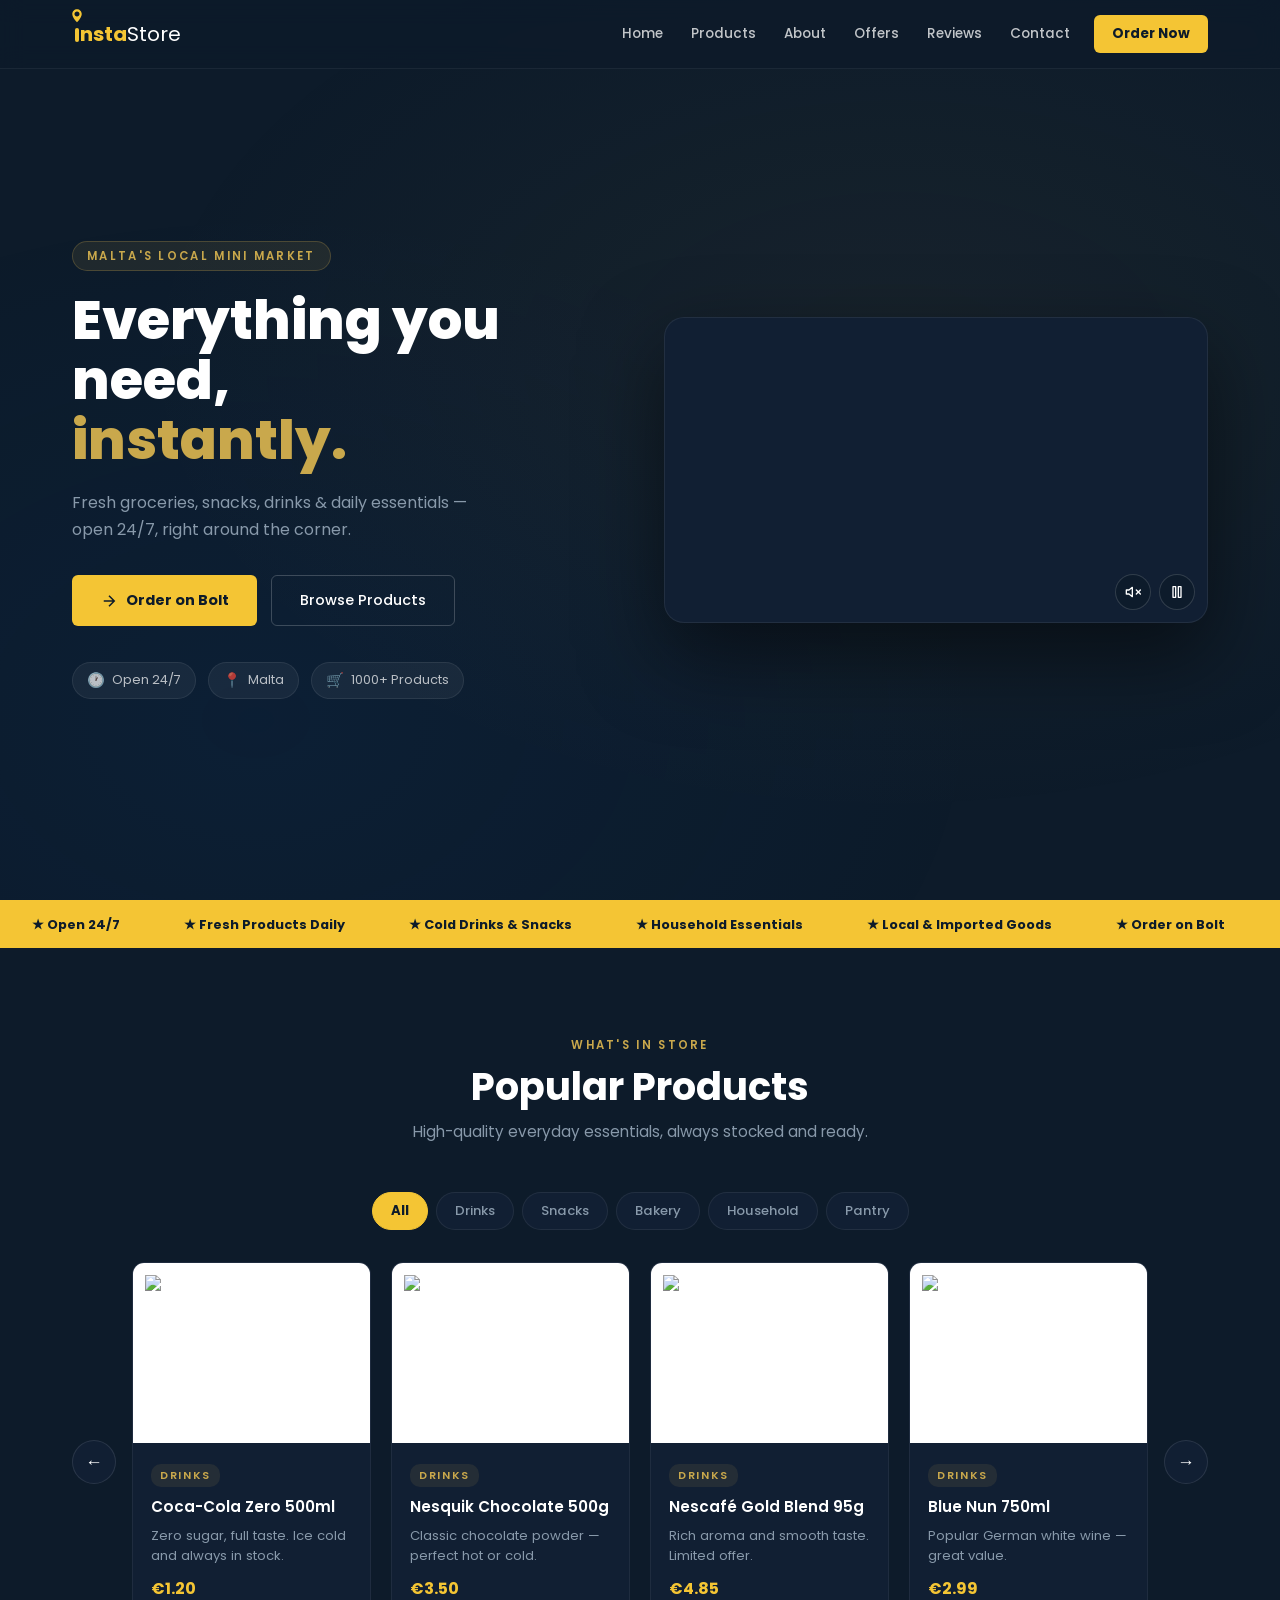
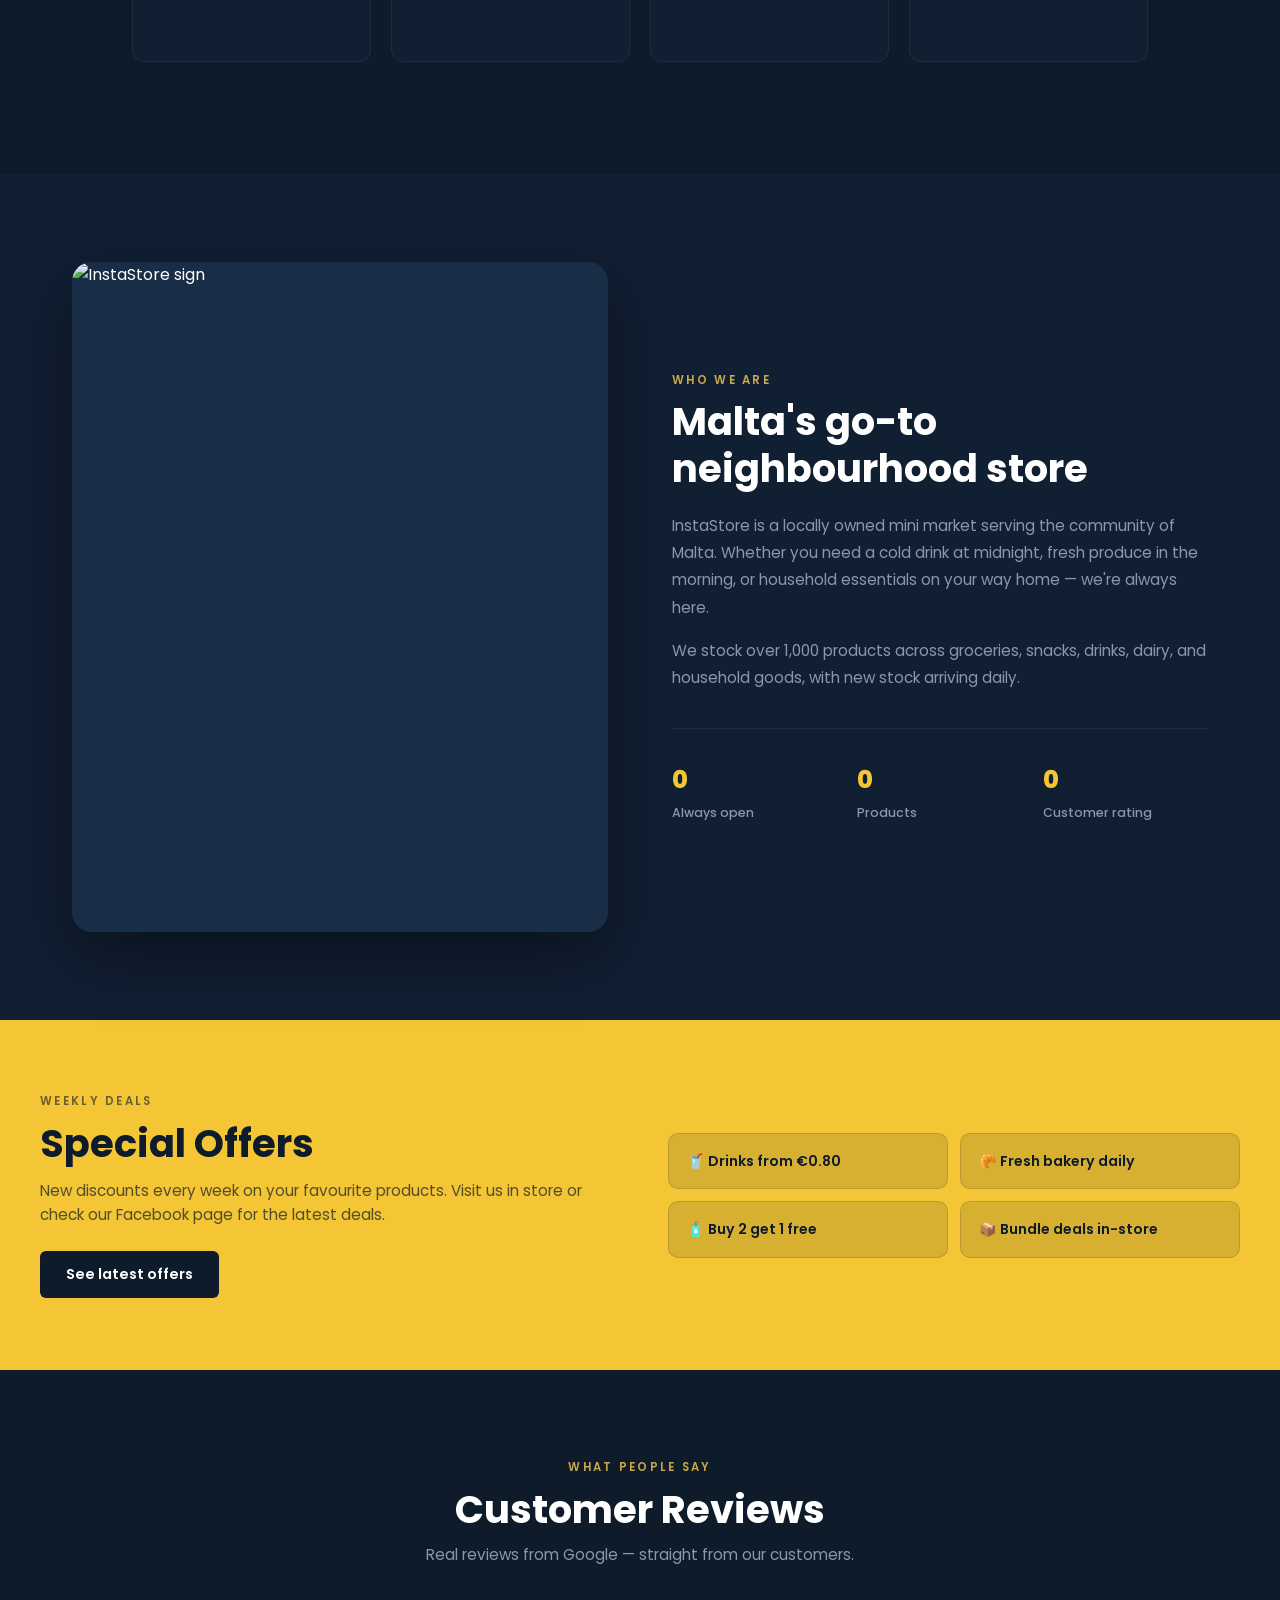
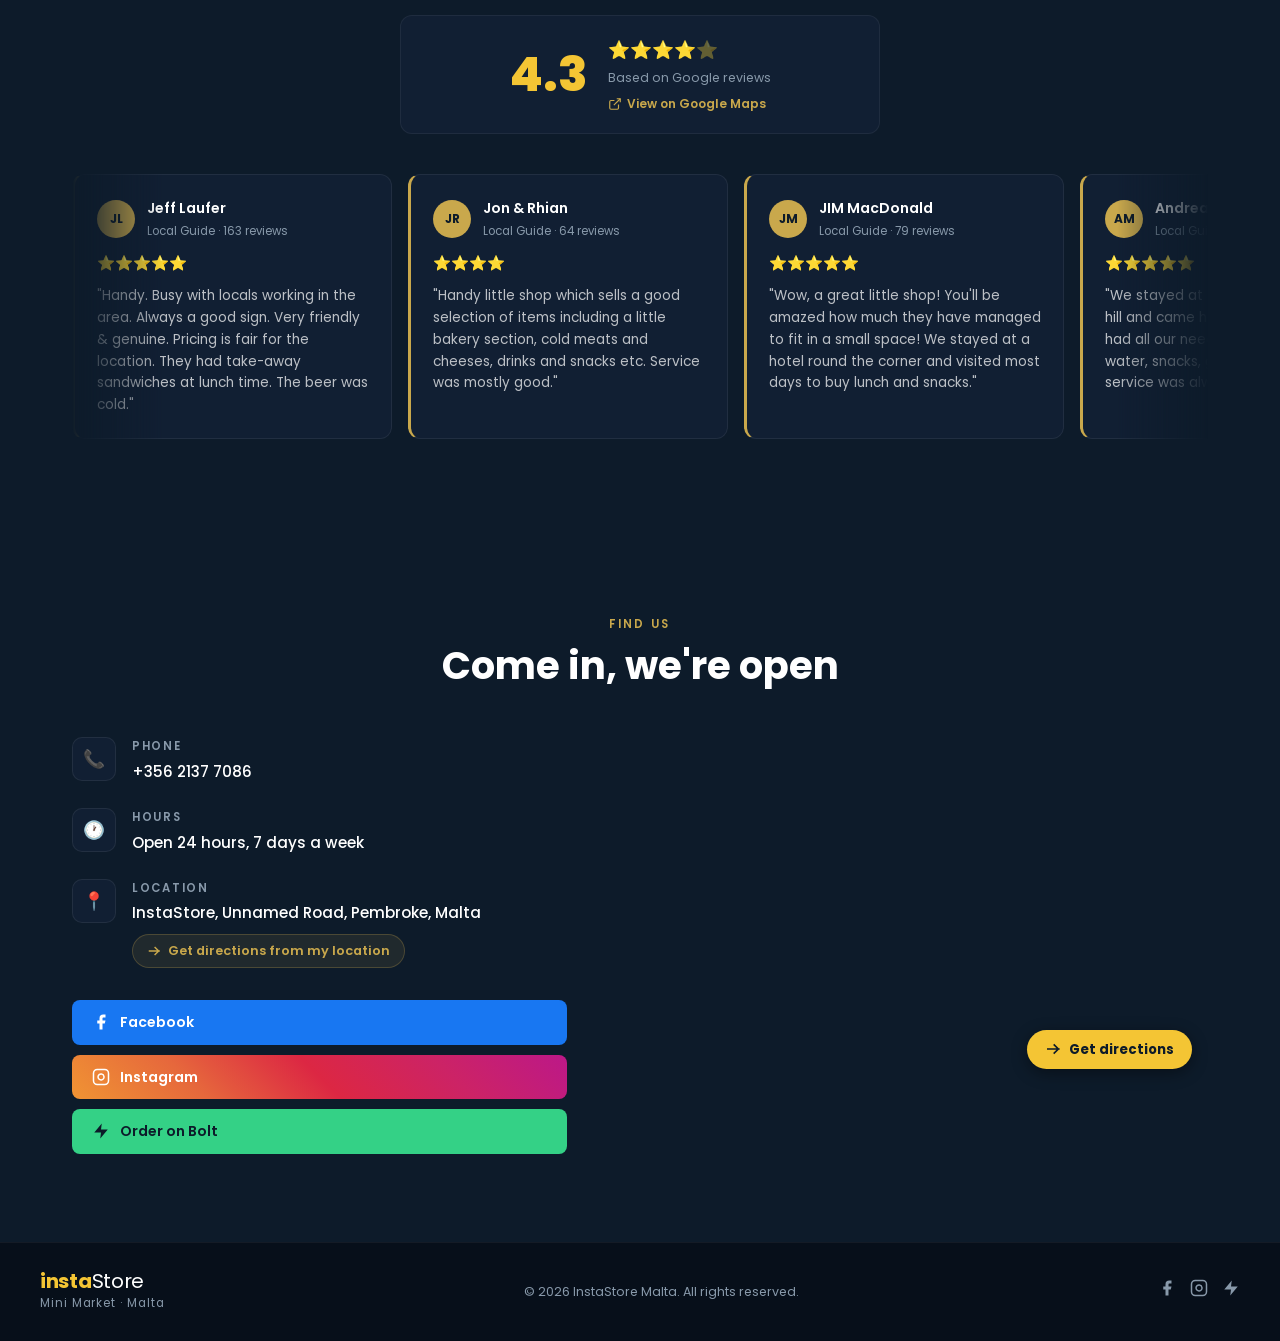
==== website.html @ f9970e39 "Add files via upload" ====
<!DOCTYPE html>
<html lang="en">
<head>
  <meta charset="UTF-8" />
  <meta name="viewport" content="width=device-width, initial-scale=1.0" />
  <title>InstaStore – Mini Market Malta</title>
  <link rel="preconnect" href="https://fonts.googleapis.com" />
  <link rel="preconnect" href="https://fonts.gstatic.com" crossorigin />
  <link href="https://fonts.googleapis.com/css2?family=Poppins:wght@300;400;500;600;700;800&display=swap" rel="stylesheet" />
  <link rel="stylesheet" href="style.css" />
</head>
<body>

  <!-- BOLT CURTAIN -->
  <div id="boltCurtain">
    <div class="curtain-panel left"></div>
    <div class="curtain-panel right"></div>
    <div class="curtain-logo">
      <svg viewBox="0 0 38 70" fill="none" width="44">
        <path d="M19 1C10.716 1 4 7.716 4 16C4 22.5 8 29.5 12.5 35C14.8 37.8 17 40.2 19 42C21 40.2 23.2 37.8 25.5 35C30 29.5 34 22.5 34 16C34 7.716 27.284 1 19 1Z" fill="#f4c534"/>
        <circle cx="19" cy="15" r="8" fill="#1a2744"/>
        <rect x="14" y="52" width="10" height="18" rx="2.5" fill="#f4c534"/>
      </svg>
      <span><span class="logo-insta">insta</span><span class="logo-store">Store</span></span>
    </div>
  </div>

  <!-- NAVBAR -->
  <header id="navbar">
    <div class="nav-inner">
      <a href="#home" class="nav-logo">
        <div class="logo-text">
          <span class="logo-i-wrap">
            <svg class="logo-i-svg" viewBox="0 0 38 50" fill="none" xmlns="http://www.w3.org/2000/svg">
              <path fill-rule="evenodd" clip-rule="evenodd"
                d="M19 1C10.716 1 4 7.716 4 16C4 22.5 8 29.5 12.5 35C14.8 37.8 17 40.2 19 42C21 40.2 23.2 37.8 25.5 35C30 29.5 34 22.5 34 16C34 7.716 27.284 1 19 1Z M19 8C14.582 8 11 11.582 11 16C11 20.418 14.582 24 19 24C23.418 24 27 20.418 27 16C27 11.582 23.418 8 19 8Z"
                fill="#f4c534"/>
            </svg>
            <span class="logo-i-stem-bar"></span>
          </span><span class="logo-insta">nsta</span><span class="logo-store">Store</span>
        </div>
      </a>
      <button class="nav-toggle" id="navToggle" aria-label="Toggle menu">
        <span></span><span></span><span></span>
      </button>
      <nav class="nav-links" id="navLinks">
        <a href="#home">Home</a>
        <a href="#products">Products</a>
        <a href="#about">About</a>
        <a href="#offers">Offers</a>
        <a href="#reviews">Reviews</a>
        <a href="#contact">Contact</a>
        <a href="https://food.bolt.eu/en/324-valletta/p/37223-instastore/" class="nav-order-btn bolt-trigger" data-url="https://food.bolt.eu/en/324-valletta/p/37223-instastore/">Order Now</a>
      </nav>
    </div>
  </header>

  <!-- HERO -->
  <section id="home" class="hero">
    <div class="hero-bg-overlay"></div>
    <div class="hero-content">
      <span class="hero-eyebrow" id="heroEyebrow">Malta's local mini market</span>
      <h1 class="hero-title" id="heroTitle">Everything you need,<br><em>instantly.</em></h1>
      <p class="hero-sub" id="heroSub">Fresh groceries, snacks, drinks &amp; daily essentials —<br>open 24/7, right around the corner.</p>
      <div class="hero-actions" id="heroActions">
        <a href="https://food.bolt.eu/en/324-valletta/p/37223-instastore/" class="btn-primary bolt-trigger" data-url="https://food.bolt.eu/en/324-valletta/p/37223-instastore/">
          <svg width="18" height="18" viewBox="0 0 24 24" fill="none" stroke="currentColor" stroke-width="2"><path d="M5 12h14M12 5l7 7-7 7"/></svg>
          Order on Bolt
        </a>
        <a href="#products" class="btn-ghost">Browse Products</a>
      </div>
      <div class="hero-badges" id="heroBadges">
        <div class="badge"><span class="badge-icon">🕐</span><span>Open 24/7</span></div>
        <div class="badge"><span class="badge-icon">📍</span><span>Malta</span></div>
        <div class="badge"><span class="badge-icon">🛒</span><span>1000+ Products</span></div>
      </div>
    </div>
    <div class="hero-store-img" id="heroImg">
      <div class="hero-video-wrap">
        <video
          id="heroVideo"
          src="video.mp4"
          poster="images/store1.webp"
          autoplay
          muted
          loop
          playsinline
          preload="auto">
        </video>
        <!-- Custom controls -->
        <div class="video-controls">
          <button class="video-btn" id="muteBtn" aria-label="Unmute">
            <!-- Muted icon (shown by default) -->
            <svg id="iconMuted" width="16" height="16" viewBox="0 0 24 24" fill="none" stroke="currentColor" stroke-width="2" stroke-linecap="round" stroke-linejoin="round">
              <polygon points="11 5 6 9 2 9 2 15 6 15 11 19 11 5"/>
              <line x1="23" y1="9" x2="17" y2="15"/><line x1="17" y1="9" x2="23" y2="15"/>
            </svg>
            <!-- Unmuted icon (hidden by default) -->
            <svg id="iconUnmuted" width="16" height="16" viewBox="0 0 24 24" fill="none" stroke="currentColor" stroke-width="2" stroke-linecap="round" stroke-linejoin="round" style="display:none">
              <polygon points="11 5 6 9 2 9 2 15 6 15 11 19 11 5"/>
              <path d="M19.07 4.93a10 10 0 010 14.14M15.54 8.46a5 5 0 010 7.07"/>
            </svg>
          </button>
          <button class="video-btn" id="pauseBtn" aria-label="Pause">
            <!-- Pause icon (shown when playing) -->
            <svg id="iconPause" width="16" height="16" viewBox="0 0 24 24" fill="none" stroke="currentColor" stroke-width="2" stroke-linecap="round" stroke-linejoin="round">
              <rect x="6" y="4" width="4" height="16"/><rect x="14" y="4" width="4" height="16"/>
            </svg>
            <!-- Play icon (hidden when playing) -->
            <svg id="iconPlay" width="16" height="16" viewBox="0 0 24 24" fill="none" stroke="currentColor" stroke-width="2" stroke-linecap="round" stroke-linejoin="round" style="display:none">
              <polygon points="5 3 19 12 5 21 5 3"/>
            </svg>
          </button>
        </div>
      </div>
    </div>
  </section>

  <!-- TICKER -->
  <div class="ticker-wrap" id="tickerWrap">
    <div class="ticker-track" id="tickerTrack">
      <span>★ Open 24/7</span>
      <span>★ Fresh Products Daily</span>
      <span>★ Cold Drinks &amp; Snacks</span>
      <span>★ Household Essentials</span>
      <span>★ Local &amp; Imported Goods</span>
      <span>★ Order on Bolt</span>
      <span>★ Open 24/7</span>
      <span>★ Fresh Products Daily</span>
      <span>★ Cold Drinks &amp; Snacks</span>
      <span>★ Household Essentials</span>
      <span>★ Local &amp; Imported Goods</span>
      <span>★ Order on Bolt</span>
    </div>
  </div>

  <!-- PRODUCTS -->
  <section id="products" class="section">
    <div class="section-header" id="productsHeader">
      <span class="eyebrow">What's in store</span>
      <h2>Popular Products</h2>
      <p class="section-sub">High-quality everyday essentials, always stocked and ready.</p>
    </div>
    <div class="cat-tabs" id="catTabs">
      <button class="cat-tab active" data-cat="all">All</button>
      <button class="cat-tab" data-cat="drinks">Drinks</button>
      <button class="cat-tab" data-cat="snacks">Snacks</button>
      <button class="cat-tab" data-cat="bakery">Bakery</button>
      <button class="cat-tab" data-cat="household">Household</button>
      <button class="cat-tab" data-cat="pantry">Pantry</button>
    </div>
    <div class="carousel-wrapper">
      <button class="carousel-btn prev" id="prevBtn" aria-label="Previous">&#8592;</button>
      <div class="carousel-viewport" id="carouselViewport">
        <div class="carousel-track" id="carouselTrack">

          <!-- DRINKS -->
          <div class="product-card" data-cat="drinks">
            <div class="product-img product-img--white">
              <img src="images/Coke.jpeg" alt="Coca-Cola Zero 500ml" />
            </div>
            <div class="product-info">
              <span class="product-cat">Drinks</span>
              <h3>Coca-Cola Zero 500ml</h3>
              <p>Zero sugar, full taste. Ice cold and always in stock.</p>
              <span class="product-price">€1.20</span>
            </div>
          </div>

          <div class="product-card" data-cat="drinks">
            <div class="product-img product-img--white">
              <img src="images/nesquick.png" alt="Nesquik Chocolate Powder" />
            </div>
            <div class="product-info">
              <span class="product-cat">Drinks</span>
              <h3>Nesquik Chocolate 500g</h3>
              <p>Classic chocolate powder — perfect hot or cold.</p>
              <span class="product-price">€3.50</span>
            </div>
          </div>

          <div class="product-card" data-cat="drinks">
            <div class="product-img product-img--white">
              <img src="images/coffee.png" alt="Nescafé Gold Blend 95g" />
            </div>
            <div class="product-info">
              <span class="product-cat">Drinks</span>
              <h3>Nescafé Gold Blend 95g</h3>
              <p>Rich aroma and smooth taste. Limited offer.</p>
              <span class="product-price">€4.85</span>
            </div>
          </div>

          <div class="product-card" data-cat="drinks">
            <div class="product-img product-img--white">
              <img src="images/blue nun.png" alt="Blue Nun Wine 750ml" />
            </div>
            <div class="product-info">
              <span class="product-cat">Drinks</span>
              <h3>Blue Nun 750ml</h3>
              <p>Popular German white wine — great value.</p>
              <span class="product-price">€2.99</span>
            </div>
          </div>

          <!-- SNACKS -->
          <div class="product-card" data-cat="snacks">
            <div class="product-img product-img--white">
              <img src="images/buiscut.png" alt="Devon Choc Chip Cookies 200g" />
            </div>
            <div class="product-info">
              <span class="product-cat">Snacks</span>
              <h3>Devon Choc Chip Cookies 200g</h3>
              <p>Hazelnut &amp; chocolate chip cookies. Limited offer.</p>
              <span class="product-price">€1.80</span>
            </div>
          </div>

          <div class="product-card" data-cat="snacks">
            <div class="product-img product-img--white">
              <img src="images/crunchips.png" alt="Crunchips Sour Cream" />
            </div>
            <div class="product-info">
              <span class="product-cat">Snacks</span>
              <h3>Crunchips Sour Cream 150g</h3>
              <p>Lorenz Crunchips — crispy and full of flavour.</p>
              <span class="product-price">€1.50</span>
            </div>
          </div>

          <div class="product-card" data-cat="snacks">
            <div class="product-img product-img--white">
              <img src="images/chocolate.png" alt="Chocolate Bar" />
            </div>
            <div class="product-info">
              <span class="product-cat">Snacks</span>
              <h3>Chocolate Bars</h3>
              <p>Kit Kat, Snickers, Twix &amp; more — always stocked.</p>
              <span class="product-price">from €0.90</span>
            </div>
          </div>

          <!-- BAKERY -->
          <div class="product-card" data-cat="bakery">
            <div class="product-img product-img--white">
              <img src="https://images.unsplash.com/photo-1555507036-ab1f4038808a?auto=format&fit=crop&w=400&q=80" alt="Plain Croissant" />
            </div>
            <div class="product-info">
              <span class="product-cat">Bakery</span>
              <h3>Plain Croissant</h3>
              <p>Buttery and flaky — baked fresh every morning.</p>
              <span class="product-price">€1.60</span>
            </div>
          </div>

          <div class="product-card" data-cat="bakery">
            <div class="product-img product-img--white">
              <img src="images/ChocolateCroissant.png" alt="Chocolate Croissant" />
            </div>
            <div class="product-info">
              <span class="product-cat">Bakery</span>
              <h3>Chocolate Croissant</h3>
              <p>Filled with rich chocolate — a morning favourite.</p>
              <span class="product-price">€1.60</span>
            </div>
          </div>

          <div class="product-card" data-cat="bakery">
            <div class="product-img product-img--white">
              <img src="images/CustardRaisin.png" alt="Custard Raisin" />
            </div>
            <div class="product-info">
              <span class="product-cat">Bakery</span>
              <h3>Custard &amp; Raisin</h3>
              <p>Soft spiral pastry with custard and raisins.</p>
              <span class="product-price">€1.60</span>
            </div>
          </div>

          <div class="product-card" data-cat="bakery">
            <div class="product-img product-img--white">
              <img src="images/AppleTurnover.png" alt="Apple Turnover" />
            </div>
            <div class="product-info">
              <span class="product-cat">Bakery</span>
              <h3>Apple Turnover</h3>
              <p>Flaky pastry filled with spiced apples.</p>
              <span class="product-price">€1.60</span>
            </div>
          </div>

          <div class="product-card" data-cat="bakery">
            <div class="product-img product-img--white">
              <img src="images/CherryPocket.jpg" alt="Cherry Pocket" />
            </div>
            <div class="product-info">
              <span class="product-cat">Bakery</span>
              <h3>Cherry Pocket</h3>
              <p>Flaky pastry filled with juicy cherries.</p>
              <span class="product-price">€1.60</span>
            </div>
          </div>

          <!-- HOUSEHOLD -->
          <div class="product-card" data-cat="household">
            <div class="product-img product-img--white">
              <img src="images/Corona.png" alt="Corona Toilet Paper 24 Rolls" />
            </div>
            <div class="product-info">
              <span class="product-cat">Household</span>
              <h3>Corona Toilet Paper 24 Maxi</h3>
              <p>2-ply maxi rolls — soft and long lasting.</p>
              <span class="product-price">€6.99</span>
            </div>
          </div>

          <div class="product-card" data-cat="household">
            <div class="product-img product-img--white">
              <img src="images/Comfort.png" alt="Comfort 33 Washes" />
            </div>
            <div class="product-info">
              <span class="product-cat">Household</span>
              <h3>Comfort 33 Washes</h3>
              <p>Long-lasting freshness and ultimate softness for your everyday laundry.</p>
              <span class="product-price">from €3.99</span>
            </div>
          </div>

          <div class="product-card" data-cat="household">
            <div class="product-img product-img--white">
              <img src="images/SuperSave.png" alt="Super Save" />
            </div>
            <div class="product-info">
              <span class="product-cat">Household</span>
              <h3>Super Save</h3>
              <p>Powerful disinfecting formula that kills germs and removes tough stains around the home.</p>
              <span class="product-price">from €1.65</span>
            </div>
          </div>

          <!-- TINNED / PANTRY -->
          <div class="product-card" data-cat="pantry">
            <div class="product-img product-img--white">
              <img src="images/3leavestuna.png" alt="3 Leaves Tuna Chunks 160g" />
            </div>
            <div class="product-info">
              <span class="product-cat">Pantry</span>
              <h3>3 Leaves Tuna Chunks 160g</h3>
              <p>In sunflower oil — great for sandwiches &amp; salads.</p>
              <span class="product-price">€0.99</span>
            </div>
          </div>

          <div class="product-card" data-cat="pantry">
            <div class="product-img product-img--white">
              <img src="images/EliteBeans.png" alt="Elite Beans 435g" />
            </div>
            <div class="product-info">
              <span class="product-cat">Pantry</span>
              <h3>Elite Beans 435g</h3>
              <p>Rich in protein and fiber — perfect for a healthy meal.</p>
              <span class="product-price">from €1.45</span>
            </div>
          </div>

        </div>
      </div>
      <button class="carousel-btn next" id="nextBtn" aria-label="Next">&#8594;</button>
    </div>
    <div class="carousel-dots" id="carouselDots"></div>
  </section>

  <!-- ABOUT -->
  <section id="about" class="about-section">
    <div class="about-grid">
      <div class="about-img-col">
        <div class="about-img-wrap" id="aboutImg">
          <img src="images/store2.webp" alt="InstaStore sign" onerror="this.parentElement.classList.add('no-img')" />
          <div class="about-img-fallback">
            <div class="store-card">
              <div class="store-card-logo">
                <svg viewBox="0 0 38 70" fill="none" width="28">
                  <path d="M19 1C10.716 1 4 7.716 4 16C4 22.5 8 29.5 12.5 35C14.8 37.8 17 40.2 19 42C21 40.2 23.2 37.8 25.5 35C30 29.5 34 22.5 34 16C34 7.716 27.284 1 19 1Z" fill="#f4c534"/>
                  <circle cx="19" cy="15" r="8" fill="#0d1b2a"/>
                  <rect x="14" y="52" width="10" height="18" rx="2.5" fill="#f4c534"/>
                </svg>
                <span><span class="logo-insta">insta</span><span class="logo-store">Store</span></span>
              </div>
              <p class="store-card-tagline">Come in<br>We are Open</p>
              <p class="store-card-phone">+(356) 2137 7086</p>
            </div>
          </div>
        </div>
      </div>
      <div class="about-text-col" id="aboutText">
        <span class="eyebrow">Who we are</span>
        <h2>Malta's go-to<br>neighbourhood store</h2>
        <p>InstaStore is a locally owned mini market serving the community of Malta. Whether you need a cold drink at midnight, fresh produce in the morning, or household essentials on your way home — we're always here.</p>
        <p>We stock over 1,000 products across groceries, snacks, drinks, dairy, and household goods, with new stock arriving daily.</p>
        <div class="about-stats">
          <div class="stat">
            <span class="stat-num" data-target="24" data-suffix="/7">0</span>
            <span class="stat-label">Always open</span>
          </div>
          <div class="stat">
            <span class="stat-num" data-target="1000" data-suffix="+">0</span>
            <span class="stat-label">Products</span>
          </div>
          <div class="stat">
            <span class="stat-num" data-target="5" data-suffix=".0 ⭐">0</span>
            <span class="stat-label">Customer rating</span>
          </div>
        </div>
      </div>
    </div>
  </section>

  <!-- OFFERS -->
  <section id="offers" class="offers-section">
    <div class="offers-inner">
      <div class="offers-text" id="offersText">
        <span class="eyebrow" style="color:#0d1b2a;">Weekly Deals</span>
        <h2>Special Offers</h2>
        <p>New discounts every week on your favourite products. Visit us in store or check our Facebook page for the latest deals.</p>
        <a href="https://www.facebook.com/instastoremalta/" target="_blank" class="btn-dark">See latest offers</a>
      </div>
      <div class="offers-icons" id="offersIcons">
        <div class="offer-pill">🥤 Drinks from €0.80</div>
        <div class="offer-pill">🥐 Fresh bakery daily</div>
        <div class="offer-pill">🧴 Buy 2 get 1 free</div>
        <div class="offer-pill">📦 Bundle deals in-store</div>
      </div>
    </div>
  </section>

  <!-- REVIEWS -->
  <section id="reviews" class="section">
    <div class="section-header" id="reviewsHeader">
      <span class="eyebrow">What people say</span>
      <h2>Customer Reviews</h2>
      <p class="section-sub">Real reviews from Google — straight from our customers.</p>
    </div>

    <!-- Overall rating bar -->
    <div class="reviews-summary">
      <span class="reviews-score">4.3</span>
      <div class="reviews-summary-right">
        <div class="reviews-stars-row">⭐⭐⭐⭐<span style="opacity:0.35">⭐</span></div>
        <span class="reviews-count">Based on Google reviews</span>
        <a href="https://www.google.com/maps/place/InstaStore/@35.9280016,14.4874913,17z" target="_blank" class="reviews-google-link">
          <svg width="14" height="14" viewBox="0 0 24 24" fill="none" stroke="currentColor" stroke-width="2"><path d="M18 13v6a2 2 0 01-2 2H5a2 2 0 01-2-2V8a2 2 0 012-2h6"/><polyline points="15 3 21 3 21 9"/><line x1="10" y1="14" x2="21" y2="3"/></svg>
          View on Google Maps
        </a>
      </div>
    </div>

    <!-- Marquee wall — two rows, opposite directions -->
    <div class="marquee-wall">

      <!-- Row 1 — scrolls left -->
      <div class="marquee-row" id="marqueeRow1">
        <div class="marquee-track">

          <div class="rcard">
            <div class="rcard-header">
              <div class="rcard-avatar">JL</div>
              <div>
                <div class="rcard-name">Jeff Laufer</div>
                <div class="rcard-meta">Local Guide · 163 reviews</div>
              </div>
            </div>
            <div class="rcard-stars">⭐⭐⭐⭐⭐</div>
            <p class="rcard-text">"Handy. Busy with locals working in the area. Always a good sign. Very friendly & genuine. Pricing is fair for the location. They had take-away sandwiches at lunch time. The beer was cold."</p>
          </div>

          <div class="rcard">
            <div class="rcard-header">
              <div class="rcard-avatar">JR</div>
              <div>
                <div class="rcard-name">Jon & Rhian</div>
                <div class="rcard-meta">Local Guide · 64 reviews</div>
              </div>
            </div>
            <div class="rcard-stars">⭐⭐⭐⭐</div>
            <p class="rcard-text">"Handy little shop which sells a good selection of items including a little bakery section, cold meats and cheeses, drinks and snacks etc. Service was mostly good."</p>
          </div>

          <div class="rcard">
            <div class="rcard-header">
              <div class="rcard-avatar">JM</div>
              <div>
                <div class="rcard-name">JIM MacDonald</div>
                <div class="rcard-meta">Local Guide · 79 reviews</div>
              </div>
            </div>
            <div class="rcard-stars">⭐⭐⭐⭐⭐</div>
            <p class="rcard-text">"Wow, a great little shop! You'll be amazed how much they have managed to fit in a small space! We stayed at a hotel round the corner and visited most days to buy lunch and snacks."</p>
          </div>

          <div class="rcard">
            <div class="rcard-header">
              <div class="rcard-avatar">AM</div>
              <div>
                <div class="rcard-name">Andrea Mahoney</div>
                <div class="rcard-meta">Local Guide · 60 reviews</div>
              </div>
            </div>
            <div class="rcard-stars">⭐⭐⭐⭐⭐</div>
            <p class="rcard-text">"We stayed at the hotel just down the hill and came here almost everyday. It had all our needs (fresh pastries, wine, water, snacks, good coffee). The service was always great too."</p>
          </div>

          <div class="rcard">
            <div class="rcard-header">
              <div class="rcard-avatar">RZ</div>
              <div>
                <div class="rcard-name">Rachael Zammit Mcculloch</div>
                <div class="rcard-meta">Local Guide · 129 reviews</div>
              </div>
            </div>
            <div class="rcard-stars">⭐⭐⭐⭐⭐</div>
            <p class="rcard-text">"Great shop, sells all you need."</p>
          </div>

          <div class="rcard">
            <div class="rcard-header">
              <div class="rcard-avatar">MC</div>
              <div>
                <div class="rcard-name">Mark Cainen</div>
                <div class="rcard-meta">9 reviews · 5 photos</div>
              </div>
            </div>
            <div class="rcard-stars">⭐⭐⭐⭐⭐</div>
            <p class="rcard-text">"A great little shop for the essentials. I was staying in the Corinthia Marina hotel and it was five minutes walk away."</p>
          </div>

          <!-- Duplicate set for seamless loop -->
          <div class="rcard">
            <div class="rcard-header">
              <div class="rcard-avatar">JL</div>
              <div>
                <div class="rcard-name">Jeff Laufer</div>
                <div class="rcard-meta">Local Guide · 163 reviews</div>
              </div>
            </div>
            <div class="rcard-stars">⭐⭐⭐⭐⭐</div>
            <p class="rcard-text">"Handy. Busy with locals working in the area. Always a good sign. Very friendly & genuine. Pricing is fair for the location. They had take-away sandwiches at lunch time. The beer was cold."</p>
          </div>

          <div class="rcard">
            <div class="rcard-header">
              <div class="rcard-avatar">JR</div>
              <div>
                <div class="rcard-name">Jon & Rhian</div>
                <div class="rcard-meta">Local Guide · 64 reviews</div>
              </div>
            </div>
            <div class="rcard-stars">⭐⭐⭐⭐</div>
            <p class="rcard-text">"Handy little shop which sells a good selection of items including a little bakery section, cold meats and cheeses, drinks and snacks etc. Service was mostly good."</p>
          </div>

          <div class="rcard">
            <div class="rcard-header">
              <div class="rcard-avatar">JM</div>
              <div>
                <div class="rcard-name">JIM MacDonald</div>
                <div class="rcard-meta">Local Guide · 79 reviews</div>
              </div>
            </div>
            <div class="rcard-stars">⭐⭐⭐⭐⭐</div>
            <p class="rcard-text">"Wow, a great little shop! You'll be amazed how much they have managed to fit in a small space! We stayed at a hotel round the corner and visited most days to buy lunch and snacks."</p>
          </div>

          <div class="rcard">
            <div class="rcard-header">
              <div class="rcard-avatar">AM</div>
              <div>
                <div class="rcard-name">Andrea Mahoney</div>
                <div class="rcard-meta">Local Guide · 60 reviews</div>
              </div>
            </div>
            <div class="rcard-stars">⭐⭐⭐⭐⭐</div>
            <p class="rcard-text">"We stayed at the hotel just down the hill and came here almost everyday. It had all our needs (fresh pastries, wine, water, snacks, good coffee). The service was always great too."</p>
          </div>

          <div class="rcard">
            <div class="rcard-header">
              <div class="rcard-avatar">RZ</div>
              <div>
                <div class="rcard-name">Rachael Zammit Mcculloch</div>
                <div class="rcard-meta">Local Guide · 129 reviews</div>
              </div>
            </div>
            <div class="rcard-stars">⭐⭐⭐⭐⭐</div>
            <p class="rcard-text">"Great shop, sells all you need."</p>
          </div>

          <div class="rcard">
            <div class="rcard-header">
              <div class="rcard-avatar">MC</div>
              <div>
                <div class="rcard-name">Mark Cainen</div>
                <div class="rcard-meta">9 reviews · 5 photos</div>
              </div>
            </div>
            <div class="rcard-stars">⭐⭐⭐⭐⭐</div>
            <p class="rcard-text">"A great little shop for the essentials. I was staying in the Corinthia Marina hotel and it was five minutes walk away."</p>
          </div>

        </div>
      </div>

    </div>
  </section>

  <!-- CONTACT -->
  <section id="contact" class="section contact-section">
    <div class="section-header" id="contactHeader">
      <span class="eyebrow">Find us</span>
      <h2>Come in, we're open</h2>
    </div>
    <div class="contact-grid">
      <div class="contact-details" id="contactDetails">
        <div class="contact-item">
          <div class="contact-icon">📞</div>
          <div>
            <span class="contact-label">Phone</span>
            <a href="tel:+35621377086" class="contact-val">+356 2137 7086</a>
          </div>
        </div>
        <div class="contact-item">
          <div class="contact-icon">🕐</div>
          <div>
            <span class="contact-label">Hours</span>
            <span class="contact-val">Open 24 hours, 7 days a week</span>
          </div>
        </div>
        <div class="contact-item">
          <div class="contact-icon">📍</div>
          <div>
            <span class="contact-label">Location</span>
            <a href="#" class="contact-val directions-link" id="directionsLink">
              InstaStore, Unnamed Road, Pembroke, Malta
            </a>
            <a href="#" class="directions-btn" id="directionsBtn">
              <svg width="14" height="14" viewBox="0 0 24 24" fill="none" stroke="currentColor" stroke-width="2.5"><path d="M3 12l19 0M13 5l7 7-7 7"/></svg>
              Get directions from my location
            </a>
          </div>
        </div>
        <div class="social-links">
          <a href="https://www.facebook.com/instastoremalta/" target="_blank" class="social-btn facebook">
            <svg width="18" height="18" viewBox="0 0 24 24" fill="currentColor"><path d="M18 2h-3a5 5 0 00-5 5v3H7v4h3v8h4v-8h3l1-4h-4V7a1 1 0 011-1h3z"/></svg>
            Facebook
          </a>
          <a href="https://www.instagram.com/instastoremalta?igsh=MWZrbjNjZ2s4amprZw==" target="_blank" class="social-btn instagram">
            <svg width="18" height="18" viewBox="0 0 24 24" fill="none" stroke="currentColor" stroke-width="2"><rect x="2" y="2" width="20" height="20" rx="5" ry="5"/><path d="M16 11.37A4 4 0 1112.63 8 4 4 0 0116 11.37z"/><line x1="17.5" y1="6.5" x2="17.51" y2="6.5"/></svg>
            Instagram
          </a>
          <a href="https://food.bolt.eu/en/324-valletta/p/37223-instastore/" target="_blank" class="social-btn bolt bolt-trigger" data-url="https://food.bolt.eu/en/324-valletta/p/37223-instastore/">
            <svg width="18" height="18" viewBox="0 0 24 24" fill="currentColor"><path d="M13 2L3 14h9l-1 8 10-12h-9l1-8z"/></svg>
            Order on Bolt
          </a>
        </div>
      </div>
      <div class="map-wrap">
        <iframe
          src="https://www.google.com/maps/embed?pb=!1m18!1m12!1m3!1d2993.1!2d14.4849164!3d35.9280016!2m3!1f0!2f0!3f0!3m2!1i1024!2i768!4f13.1!3m3!1m2!1s0x130e45f9fedf5f0d%3A0x3f26b28720adfd03!2sInstaStore!5e0!3m2!1sen!2smt!4v1234567890"
          allowfullscreen loading="lazy" title="InstaStore location">
        </iframe>
        <a href="#" class="map-directions-overlay" id="mapDirectionsOverlay">
          <svg width="16" height="16" viewBox="0 0 24 24" fill="none" stroke="currentColor" stroke-width="2.5"><path d="M3 12l19 0M13 5l7 7-7 7"/></svg>
          Get directions
        </a>
      </div>
    </div>
  </section>

  <!-- FOOTER -->
  <footer class="site-footer">
    <div class="footer-inner">
      <div class="footer-brand">
        <span class="footer-name"><span class="logo-insta">insta</span><span class="logo-store">Store</span></span>
        <span class="footer-tagline">Mini Market · Malta</span>
      </div>
      <p class="footer-copy">© 2026 InstaStore Malta. All rights reserved.</p>
      <div class="footer-socials">
        <a href="https://www.facebook.com/instastoremalta/" target="_blank" aria-label="Facebook">
          <svg width="18" height="18" viewBox="0 0 24 24" fill="currentColor"><path d="M18 2h-3a5 5 0 00-5 5v3H7v4h3v8h4v-8h3l1-4h-4V7a1 1 0 011-1h3z"/></svg>
        </a>
        <a href="https://www.instagram.com/instastoremalta?igsh=MWZrbjNjZ2s4amprZw==" target="_blank" aria-label="Instagram">
          <svg width="18" height="18" viewBox="0 0 24 24" fill="none" stroke="currentColor" stroke-width="2"><rect x="2" y="2" width="20" height="20" rx="5" ry="5"/><path d="M16 11.37A4 4 0 1112.63 8 4 4 0 0116 11.37z"/><line x1="17.5" y1="6.5" x2="17.51" y2="6.5"/></svg>
        </a>
        <a href="https://food.bolt.eu/en/324-valletta/p/37223-instastore/" target="_blank" aria-label="Bolt">
          <svg width="18" height="18" viewBox="0 0 24 24" fill="currentColor"><path d="M13 2L3 14h9l-1 8 10-12h-9l1-8z"/></svg>
        </a>
      </div>
    </div>
  </footer>

  <!-- BACK TO TOP -->
  <button class="back-to-top" id="backToTop" aria-label="Back to top">
    <svg width="20" height="20" viewBox="0 0 24 24" fill="none" stroke="currentColor" stroke-width="2.5" stroke-linecap="round" stroke-linejoin="round">
      <path d="M18 15l-6-6-6 6"/>
    </svg>
  </button>

  <!-- GSAP -->
  <script src="https://cdnjs.cloudflare.com/ajax/libs/gsap/3.12.5/gsap.min.js"></script>
  <script src="https://cdnjs.cloudflare.com/ajax/libs/gsap/3.12.5/ScrollTrigger.min.js"></script>
  <script src="https://cdnjs.cloudflare.com/ajax/libs/gsap/3.12.5/ScrollToPlugin.min.js"></script>
  <script src="script.js"></script>
</body>
</html>
---- style.css ----
/* ═══════════════════════════════════════════════
   INSTASTORE — style.css
   navy:#0d1b2a  navy2:#111f33  navy3:#1a2d47
   gold:#c9a84c  gold2:#f4c534  muted:#8899aa
═══════════════════════════════════════════════ */
:root {
  --navy:  #0d1b2a;
  --navy2: #111f33;
  --navy3: #1a2d47;
  --gold:  #c9a84c;
  --gold2: #f4c534;
  --white: #ffffff;
  --muted: #8899aa;
  --radius: 12px;
  --ease:  0.25s ease;
}

*, *::before, *::after { box-sizing: border-box; margin: 0; padding: 0; }
html { scroll-behavior: smooth; }
body { font-family: 'Poppins', sans-serif; background: var(--navy); color: var(--white); overflow-x: hidden; line-height: 1.6; }
img  { display: block; max-width: 100%; }
a    { text-decoration: none; color: inherit; }

h1 { font-size: clamp(2rem,5vw,3.4rem); font-weight: 800; line-height: 1.1; }
h2 { font-size: clamp(1.6rem,3.5vw,2.4rem); font-weight: 700; line-height: 1.2; }
h3 { font-size: 1rem; font-weight: 600; }
p  { color: var(--muted); font-size: 0.95rem; }
em { color: var(--gold); font-style: normal; }

.eyebrow {
  display: block;
  font-size: 0.72rem;
  font-weight: 600;
  letter-spacing: 0.2em;
  text-transform: uppercase;
  color: var(--gold);
  margin-bottom: 10px;
}

/* ── BUTTONS ──────────────────────────── */
.btn-primary {
  display: inline-flex; align-items: center; gap: 8px;
  background: var(--gold2); color: var(--navy);
  font-size: 0.9rem; font-weight: 700;
  padding: 13px 28px; border-radius: 6px;
  transition: background var(--ease), transform var(--ease);
}
.btn-primary:hover { background: #ffd84a; transform: translateY(-2px); }

.btn-ghost {
  display: inline-flex; align-items: center; gap: 8px;
  background: transparent; color: var(--white);
  font-size: 0.9rem; font-weight: 500;
  padding: 13px 28px; border-radius: 6px;
  border: 1.5px solid rgba(255,255,255,0.2);
  transition: border-color var(--ease), color var(--ease);
}
.btn-ghost:hover { border-color: var(--gold); color: var(--gold); }

.btn-dark {
  display: inline-flex; align-items: center;
  background: var(--navy); color: var(--white);
  font-size: 0.9rem; font-weight: 600;
  padding: 12px 26px; border-radius: 6px;
  transition: background var(--ease);
}
.btn-dark:hover { background: var(--navy3); }

/* ── BOLT CURTAIN ─────────────────────── */
#boltCurtain {
  position: fixed; inset: 0; z-index: 9999;
  pointer-events: none; display: flex;
}
.curtain-panel {
  width: 50%; height: 100%;
  background: var(--gold2);
  transform: scaleX(0);
}
.curtain-panel.left  { transform-origin: left; }
.curtain-panel.right { transform-origin: right; }
.curtain-logo {
  position: absolute; inset: 0;
  display: flex; align-items: center; justify-content: center;
  gap: 10px; font-size: 2.2rem; font-weight: 700; color: var(--navy);
  opacity: 0; letter-spacing: -0.5px;
}
.curtain-logo .logo-insta { color: var(--navy); font-style: normal; }
.curtain-logo .logo-store { color: var(--navy); font-weight: 400; }

/* ── NAVBAR ───────────────────────────── */
#navbar {
  position: fixed; top: 0; left: 0; right: 0; z-index: 1000;
  background: rgba(13,27,42,0.85);
  backdrop-filter: blur(12px);
  border-bottom: 1px solid rgba(255,255,255,0.06);
  transition: background var(--ease);
}
#navbar.scrolled { background: rgba(13,27,42,0.98); }

.nav-inner {
  max-width: 1200px; margin: 0 auto; padding: 0 32px;
  height: 68px; display: flex; align-items: center;
  justify-content: space-between; gap: 24px;
}

/* ── LOGO ─────────────────────────────── */
.nav-logo {
  display: inline-flex;
  align-items: center;
  text-decoration: none;
  flex-shrink: 0;
  line-height: 1;
}

.logo-text {
  display: inline;
  font-size: 1.25rem;
  line-height: 1;
}

.logo-i-wrap {
  display: inline-block;
  position: relative;
  width: 10px;
  vertical-align: baseline;
  margin-right: -2px;
}

.logo-i-svg {
  position: absolute;
  bottom: 100%;
  left: 50%;
  transform: translateX(-50%);
  width: 12px;
  height: auto;
  margin-bottom: 2px;
  display: block;
  overflow: visible;
}

.logo-i-stem-bar {
  display: block;
  width: 4px;
  height: 0.88rem;
  background: #f4c534;
  border-radius: 2px;
  margin: 0 auto;
  position: relative;
  top: 0.04rem;
}

.logo-insta {
  color: var(--gold2);
  font-weight: 700;
  font-size: 1.25rem;
  line-height: 1;
  font-family: 'Poppins', sans-serif;
  vertical-align: baseline;
}

.logo-store {
  color: var(--white);
  font-weight: 400;
  font-size: 1.25rem;
  line-height: 1;
  font-family: 'Poppins', sans-serif;
  vertical-align: baseline;
}
.nav-links { display: flex; align-items: center; gap: 4px; }
.nav-links a {
  font-size: 0.85rem; font-weight: 500;
  color: rgba(255,255,255,0.75);
  padding: 8px 12px; border-radius: 6px;
  transition: color var(--ease), background var(--ease);
}
.nav-links a:hover { color: var(--white); background: rgba(255,255,255,0.06); }
.nav-links a.active { color: var(--gold); }

.nav-order-btn {
  background: var(--gold2) !important; color: var(--navy) !important;
  font-weight: 700 !important; padding: 8px 18px !important;
  border-radius: 6px !important; margin-left: 8px;
}
.nav-order-btn:hover { background: #ffd84a !important; }

.nav-toggle {
  display: none; flex-direction: column; gap: 5px;
  background: none; border: none; cursor: pointer; padding: 4px;
}
.nav-toggle span {
  display: block; width: 24px; height: 2px;
  background: var(--white); border-radius: 2px;
  transition: transform var(--ease), opacity var(--ease);
}

/* ── HERO ─────────────────────────────── */
.hero {
  min-height: 100vh; padding: 120px 32px 80px;
  display: grid; grid-template-columns: 1fr 1fr;
  gap: 48px; align-items: center;
  max-width: 1200px; margin: 0 auto; position: relative;
}
.hero-bg-overlay {
  position: fixed; inset: 0;
  background:
    radial-gradient(ellipse at 70% 40%, rgba(201,168,76,0.06) 0%, transparent 60%),
    radial-gradient(ellipse at 20% 80%, rgba(0,80,180,0.08) 0%, transparent 50%);
  pointer-events: none; z-index: 0;
}
.hero-content { position: relative; z-index: 1; }

.hero-eyebrow {
  display: inline-block; font-size: 0.72rem; font-weight: 600;
  letter-spacing: 0.2em; text-transform: uppercase; color: var(--gold);
  background: rgba(201,168,76,0.1); border: 1px solid rgba(201,168,76,0.25);
  padding: 5px 14px; border-radius: 20px; margin-bottom: 20px;
}
.hero-title  { margin-bottom: 18px; }
.hero-sub    { font-size: 1rem; color: var(--muted); line-height: 1.7; margin-bottom: 32px; max-width: 480px; }
.hero-actions { display: flex; gap: 14px; flex-wrap: wrap; margin-bottom: 36px; }
.hero-badges  { display: flex; gap: 12px; flex-wrap: wrap; }
.badge {
  display: flex; align-items: center; gap: 7px;
  background: rgba(255,255,255,0.05);
  border: 1px solid rgba(255,255,255,0.08);
  border-radius: 20px; padding: 6px 14px;
  font-size: 0.8rem; color: rgba(255,255,255,0.7);
}
.badge-icon { font-size: 0.9rem; }

.hero-store-img {
  position: relative; z-index: 1;
  border-radius: 20px;
  overflow: hidden;
  background: var(--navy2);
  border: 1px solid rgba(255,255,255,0.07);
  box-shadow: 0 32px 80px rgba(0,0,0,0.5);
  /* 16:9 aspect ratio for video */
  aspect-ratio: 16/9;
  align-self: center;
}

/* Wrapper fills the slot and scales the iframe responsively */
.hero-video-wrap {
  position: relative;
  width: 100%;
  height: 100%;
  overflow: hidden;
  border-radius: 20px;
}

.hero-video-wrap video {
  position: absolute;
  top: 50%;
  left: 50%;
  transform: translate(-50%, -50%);
  width: 100%;
  height: 100%;
  object-fit: cover;
  border: none;
}

/* Video controls overlay — bottom right corner */
.video-controls {
  position: absolute;
  bottom: 12px;
  right: 12px;
  display: flex;
  gap: 8px;
  z-index: 10;
}

.video-btn {
  width: 36px;
  height: 36px;
  border-radius: 50%;
  background: rgba(13, 27, 42, 0.75);
  backdrop-filter: blur(6px);
  border: 1px solid rgba(255,255,255,0.15);
  color: #ffffff;
  cursor: pointer;
  display: flex;
  align-items: center;
  justify-content: center;
  transition: background var(--ease), transform var(--ease);
}
.video-btn:hover {
  background: rgba(201,168,76,0.85);
  transform: scale(1.1);
}

.hero-img-fallback {
  position: absolute; inset: 0; display: flex;
  align-items: center; justify-content: center;
  background: linear-gradient(135deg,var(--navy2),var(--navy3));
}
.hero-store-img img + .hero-img-fallback { display: none; }

/* ── TICKER ───────────────────────────── */
.ticker-wrap {
  background: var(--gold2); overflow: hidden;
  padding: 11px 0; white-space: nowrap;
  cursor: pointer;
}
.ticker-track { display: inline-flex; gap: 0; }
.ticker-track span {
  font-size: 0.8rem; font-weight: 700;
  color: var(--navy); padding: 0 32px;
}

/* ── SECTIONS ─────────────────────────── */
.section { padding: 88px 32px; max-width: 1200px; margin: 0 auto; }
.section-header { text-align: center; margin-bottom: 48px; }
.section-sub {
  font-size: 0.95rem; color: var(--muted); margin-top: 10px;
  max-width: 500px; margin-left: auto; margin-right: auto;
}

/* ── CAT TABS ─────────────────────────── */
.cat-tabs { display: flex; gap: 8px; justify-content: center; flex-wrap: wrap; margin-bottom: 32px; }
.cat-tab {
  background: var(--navy2); color: var(--muted);
  border: 1px solid rgba(255,255,255,0.07);
  border-radius: 20px; padding: 8px 18px;
  font-size: 0.82rem; font-weight: 500;
  font-family: 'Poppins', sans-serif; cursor: pointer;
  transition: all var(--ease);
}
.cat-tab:hover, .cat-tab.active {
  background: var(--gold2); color: var(--navy);
  border-color: var(--gold2); font-weight: 700;
}

/* ── CAROUSEL ─────────────────────────── */
.carousel-wrapper { position: relative; display: flex; align-items: center; gap: 16px; }
.carousel-viewport { overflow: hidden; flex: 1; border-radius: var(--radius); }
.carousel-track { display: flex; gap: 20px; will-change: transform; }

.product-card {
  flex: 0 0 calc(25% - 15px);
  background: var(--navy2);
  border: 1px solid rgba(255,255,255,0.06);
  border-radius: var(--radius); overflow: hidden;
  transition: border-color var(--ease);
}
.product-card:hover { border-color: rgba(201,168,76,0.3); }

.product-img { height: 180px; overflow: hidden; }
.product-img img { width: 100%; height: 100%; object-fit: cover; transition: transform 0.4s ease; }
.product-img--white { background: #ffffff; }
.product-img--white img { object-fit: contain; padding: 12px; }
.product-card:hover .product-img img { transform: scale(1.06); }

.product-price {
  display: inline-block;
  margin-top: 10px;
  font-size: 1rem;
  font-weight: 700;
  color: var(--gold2);
}

.product-info { padding: 18px; }
.product-cat {
  display: inline-block; font-size: 0.68rem; font-weight: 600;
  letter-spacing: 0.15em; text-transform: uppercase; color: var(--gold);
  background: rgba(201,168,76,0.1); padding: 3px 9px;
  border-radius: 10px; margin-bottom: 8px;
}
.product-info h3 { margin-bottom: 6px; font-size: 0.95rem; }
.product-info p  { font-size: 0.82rem; line-height: 1.55; }

.carousel-btn {
  background: var(--navy2); border: 1px solid rgba(255,255,255,0.1);
  color: var(--white); width: 44px; height: 44px;
  border-radius: 50%; font-size: 1.1rem; cursor: pointer;
  flex-shrink: 0; transition: background var(--ease), border-color var(--ease);
  display: flex; align-items: center; justify-content: center;
}
.carousel-btn:hover  { background: var(--navy3); border-color: var(--gold); }
.carousel-btn:disabled { opacity: 0.3; cursor: default; }

.carousel-dots { display: flex; justify-content: center; gap: 8px; margin-top: 24px; }
.carousel-dot {
  width: 8px; height: 8px; border-radius: 50%;
  background: rgba(255,255,255,0.15); cursor: pointer;
  transition: background var(--ease), width var(--ease); border: none;
}
.carousel-dot.active { background: var(--gold2); width: 24px; border-radius: 4px; }

/* ── ABOUT ────────────────────────────── */
.about-section {
  padding: 88px 0; background: var(--navy2); max-width: 100%;
}
.about-grid {
  max-width: 1200px; margin: 0 auto; padding: 0 32px;
  display: grid; grid-template-columns: 1fr 1fr;
  gap: 64px; align-items: center;
}
.about-img-wrap {
  border-radius: 20px; overflow: hidden; aspect-ratio: 4/5;
  background: var(--navy3); position: relative;
  box-shadow: 0 24px 64px rgba(0,0,0,0.4);
}
.about-img-wrap img { width: 100%; height: 100%; object-fit: cover; object-position: 30% center; }
.about-img-fallback {
  position: absolute; inset: 0;
  display: flex; align-items: center; justify-content: center;
}
.about-img-wrap img + .about-img-fallback { display: none; }

.store-card {
  background: var(--navy); border: 1px solid rgba(201,168,76,0.2);
  border-radius: 16px; padding: 32px; text-align: center;
  max-width: 260px; width: 100%;
}
.store-card-logo {
  display: flex; align-items: center; justify-content: center;
  gap: 8px; font-size: 1.3rem; font-weight: 700; margin-bottom: 20px;
  letter-spacing: -0.3px;
}
.store-card-logo .logo-insta { color: #f4c534; }
.store-card-logo .logo-store { color: #ffffff; font-weight: 400; }
.store-card-tagline { font-size: 1.3rem; font-weight: 700; color: var(--white); line-height: 1.4; margin-bottom: 20px; }
.store-card-phone   { font-size: 0.9rem; color: var(--gold); font-weight: 600; }

.about-text-col h2 { margin-bottom: 20px; }
.about-text-col p  { font-size: 0.95rem; line-height: 1.8; margin-bottom: 16px; }

.about-stats {
  display: grid; grid-template-columns: repeat(3,1fr);
  gap: 20px; margin-top: 36px; padding-top: 32px;
  border-top: 1px solid rgba(255,255,255,0.06);
}
.stat-num   { display: block; font-size: 1.5rem; font-weight: 800; color: var(--gold2); margin-bottom: 4px; }
.stat-label { display: block; font-size: 0.78rem; color: var(--muted); font-weight: 500; }

/* ── OFFERS ───────────────────────────── */
.offers-section { background: var(--gold2); padding: 72px 32px; }
.offers-inner {
  max-width: 1200px; margin: 0 auto;
  display: grid; grid-template-columns: 1fr 1fr;
  gap: 56px; align-items: center;
}
.offers-text h2 { color: var(--navy); }
.offers-text p  { color: rgba(13,27,42,0.7); margin: 12px 0 24px; }
.offers-text .eyebrow { color: var(--navy); opacity: 0.6; }
.offers-icons { display: grid; grid-template-columns: 1fr 1fr; gap: 12px; }
.offer-pill {
  background: rgba(13,27,42,0.12); border: 1px solid rgba(13,27,42,0.15);
  border-radius: 10px; padding: 16px 18px;
  font-size: 0.88rem; font-weight: 600; color: var(--navy);
}

/* ── REVIEWS ──────────────────────────── */

/* Summary bar */
.reviews-summary {
  display: flex;
  align-items: center;
  gap: 20px;
  justify-content: center;
  margin-bottom: 40px;
  padding: 20px 28px;
  background: var(--navy2);
  border: 1px solid rgba(255,255,255,0.06);
  border-radius: var(--radius);
  max-width: 480px;
  margin-left: auto;
  margin-right: auto;
  margin-bottom: 40px;
}
.reviews-score {
  font-size: 3rem;
  font-weight: 800;
  color: var(--gold2);
  line-height: 1;
}
.reviews-summary-right { display: flex; flex-direction: column; gap: 4px; }
.reviews-stars-row { font-size: 1.1rem; }
.reviews-count { font-size: 0.78rem; color: var(--muted); }
.reviews-google-link {
  display: inline-flex; align-items: center; gap: 5px;
  font-size: 0.75rem; color: var(--gold); font-weight: 600;
  margin-top: 2px;
  transition: color var(--ease);
}
.reviews-google-link:hover { color: var(--gold2); }

/* Marquee wall */
.marquee-wall {
  overflow: hidden;
  /* Fade edges */
  -webkit-mask-image: linear-gradient(to right, transparent 0%, black 8%, black 92%, transparent 100%);
  mask-image: linear-gradient(to right, transparent 0%, black 8%, black 92%, transparent 100%);
}

.marquee-row {
  overflow: hidden;
  margin-bottom: 16px;
}
.marquee-row:last-child { margin-bottom: 0; }

.marquee-track {
  display: flex;
  gap: 16px;
  width: max-content;
  /* Pauses on hover */
}
.marquee-track:hover { animation-play-state: paused; }

/* Individual review card */
.rcard {
  flex-shrink: 0;
  width: 320px;
  background: var(--navy2);
  border: 1px solid rgba(255,255,255,0.07);
  border-radius: var(--radius);
  padding: 22px;
  border-left: 3px solid var(--gold);
  transition: border-color var(--ease);
}
.rcard:hover { border-color: var(--gold2); }

.rcard-header {
  display: flex;
  align-items: center;
  gap: 12px;
  margin-bottom: 12px;
}
.rcard-avatar {
  width: 38px; height: 38px; border-radius: 50%;
  background: var(--gold);
  color: var(--navy);
  font-size: 0.75rem; font-weight: 700;
  display: flex; align-items: center; justify-content: center;
  flex-shrink: 0;
}
.rcard-name { font-size: 0.88rem; font-weight: 600; color: var(--white); }
.rcard-meta { font-size: 0.72rem; color: var(--muted); margin-top: 2px; }
.rcard-stars { font-size: 0.9rem; margin-bottom: 10px; }
.rcard-text { font-size: 0.85rem; color: rgba(255,255,255,0.72); line-height: 1.6; }

/* ── CONTACT ──────────────────────────── */
.contact-section { padding-bottom: 88px; }
.contact-grid { display: grid; grid-template-columns: 1fr 1.2fr; gap: 48px; align-items: start; }
.contact-details { display: flex; flex-direction: column; gap: 24px; }
.contact-item { display: flex; align-items: flex-start; gap: 16px; }
.contact-icon {
  width: 44px; height: 44px; background: var(--navy2);
  border: 1px solid rgba(255,255,255,0.07);
  border-radius: 10px; display: flex; align-items: center;
  justify-content: center; font-size: 1.1rem; flex-shrink: 0;
}
.contact-label { display: block; font-size: 0.72rem; font-weight: 600; letter-spacing: 0.15em; text-transform: uppercase; color: var(--muted); margin-bottom: 4px; }
.contact-val   { display: block; font-size: 0.95rem; font-weight: 500; color: var(--white); }
a.contact-val:hover { color: var(--gold); }

.directions-link {
  display: block; color: var(--white);
  font-size: 0.95rem; font-weight: 500;
  transition: color var(--ease);
}
.directions-link:hover { color: var(--gold); }

.directions-btn {
  display: inline-flex; align-items: center; gap: 7px;
  margin-top: 8px; font-size: 0.8rem; font-weight: 600;
  color: var(--gold); background: rgba(201,168,76,0.1);
  border: 1px solid rgba(201,168,76,0.25);
  padding: 6px 14px; border-radius: 20px;
  transition: background var(--ease), color var(--ease);
}
.directions-btn:hover { background: rgba(201,168,76,0.2); color: var(--gold2); }

.social-links { display: flex; flex-direction: column; gap: 10px; margin-top: 8px; }
.social-btn {
  display: inline-flex; align-items: center; gap: 10px;
  padding: 11px 20px; border-radius: 8px;
  font-size: 0.88rem; font-weight: 600;
  transition: opacity var(--ease), transform var(--ease);
}
.social-btn:hover { opacity: 0.88; transform: translateX(4px); }
.social-btn.facebook  { background: #1877f2; color: #fff; }
.social-btn.instagram { background: linear-gradient(45deg,#f09433,#e6683c,#dc2743,#cc2366,#bc1888); color: #fff; }
.social-btn.bolt      { background: #34d186; color: #0d1b2a; }

.map-wrap { position: relative; }
.map-wrap iframe {
  width: 100%; height: 340px; border: none;
  border-radius: var(--radius);
  filter: brightness(0.85) saturate(0.5);
}
.map-directions-overlay {
  position: absolute; bottom: 16px; right: 16px;
  display: inline-flex; align-items: center; gap: 8px;
  background: var(--gold2); color: var(--navy);
  font-size: 0.82rem; font-weight: 700;
  padding: 9px 18px; border-radius: 20px;
  box-shadow: 0 4px 16px rgba(0,0,0,0.4);
  transition: background var(--ease), transform var(--ease);
  z-index: 10;
}
.map-directions-overlay:hover { background: #ffd84a; transform: translateY(-2px); }

/* ── FOOTER ───────────────────────────── */
.site-footer {
  background: #070f1a;
  border-top: 1px solid rgba(255,255,255,0.05);
  padding: 28px 32px;
}
.footer-inner {
  max-width: 1200px; margin: 0 auto;
  display: flex; align-items: center;
  justify-content: space-between; gap: 20px; flex-wrap: wrap;
}
.footer-brand { display: flex; flex-direction: column; gap: 3px; }
.footer-name { font-size: 1.1rem; font-weight: 700; letter-spacing: -0.3px; line-height: 1; }
.footer-tagline { font-size: 0.72rem; color: var(--muted); letter-spacing: 0.08em; }
.footer-copy { font-size: 0.78rem; color: var(--muted); }
.footer-socials { display: flex; gap: 14px; }
.footer-socials a { color: var(--muted); transition: color var(--ease); }
.footer-socials a:hover { color: var(--gold); }

/* ── BACK TO TOP ──────────────────────── */
.back-to-top {
  position: fixed; bottom: 28px; right: 28px; z-index: 500;
  width: 48px; height: 48px; border-radius: 50%;
  background: var(--navy2); border: 1px solid rgba(201,168,76,0.35);
  color: var(--gold); display: flex; align-items: center;
  justify-content: center; cursor: pointer;
  opacity: 0; pointer-events: none;
  box-shadow: 0 6px 24px rgba(0,0,0,0.4);
  transition: background var(--ease), border-color var(--ease), box-shadow var(--ease);
}
.back-to-top.visible { pointer-events: all; }
.back-to-top:hover {
  background: var(--gold); color: var(--navy);
  border-color: var(--gold); box-shadow: 0 8px 28px rgba(201,168,76,0.4);
}

/* ── RESPONSIVE ───────────────────────── */
@media (max-width: 1024px) {
  .product-card { flex: 0 0 calc(33.333% - 14px); }
}
@media (max-width: 768px) {
  .nav-links { display: none; flex-direction: column; position: absolute; top: 68px; left: 0; right: 0; background: var(--navy); padding: 16px 20px; border-bottom: 1px solid rgba(255,255,255,0.06); gap: 4px; }
  .nav-links.open { display: flex; }
  .nav-toggle { display: flex; }
  .hero { grid-template-columns: 1fr; padding-top: 100px; text-align: center; }
  .hero-actions, .hero-badges { justify-content: center; }
  .hero-sub { margin: 0 auto 32px; }
  .hero-store-img { max-width: 360px; margin: 0 auto; }
  .about-grid { grid-template-columns: 1fr; gap: 40px; }
  .about-img-wrap { max-width: 400px; margin: 0 auto; }
  .offers-inner { grid-template-columns: 1fr; gap: 36px; }
  .contact-grid { grid-template-columns: 1fr; }
  .product-card { flex: 0 0 calc(50% - 10px); }
}
@media (max-width: 480px) {
  .section { padding: 64px 20px; }
  .product-card { flex: 0 0 calc(85% - 10px); }
  .about-stats  { grid-template-columns: 1fr 1fr; gap: 16px; }
  .offers-icons { grid-template-columns: 1fr; }
  h1 { font-size: 1.9rem; }
  h2 { font-size: 1.5rem; }
}
@media (prefers-reduced-motion: reduce) {
  *, .reveal { transition: none !important; animation: none !important; }
}
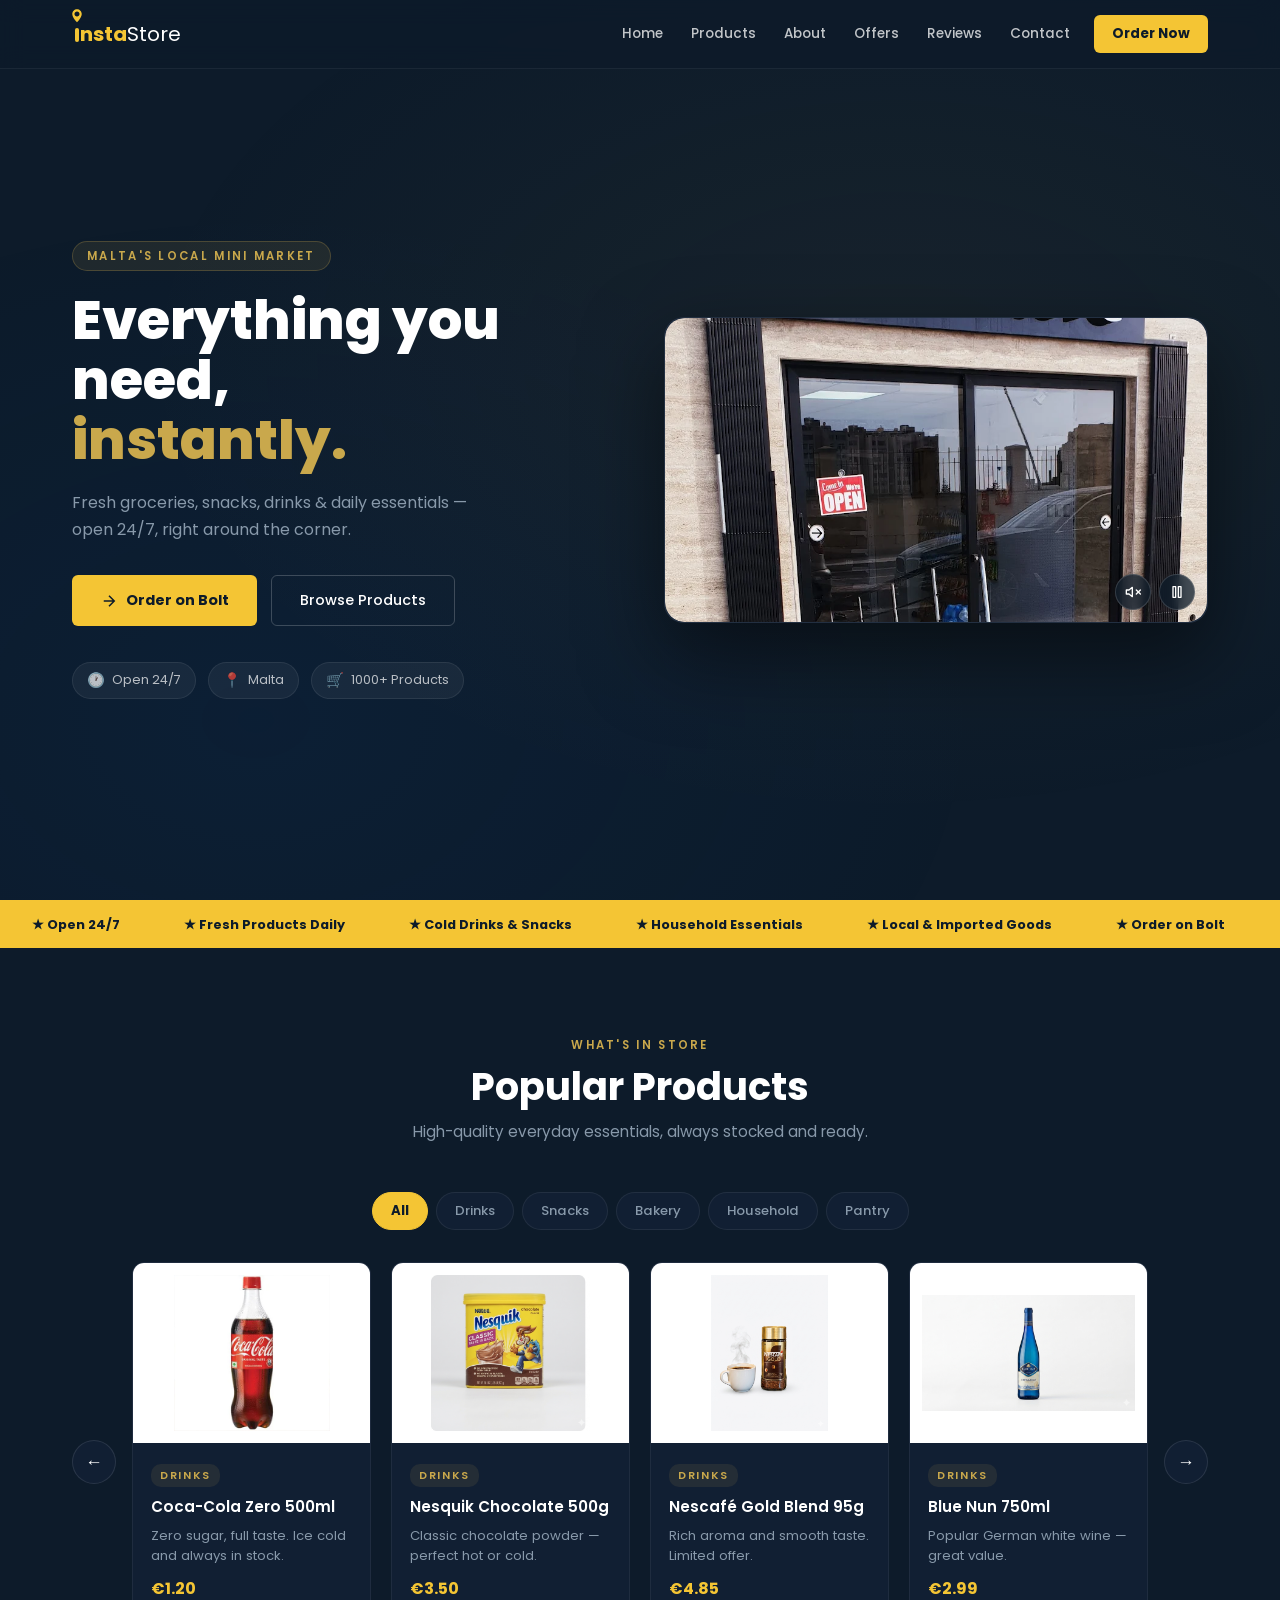
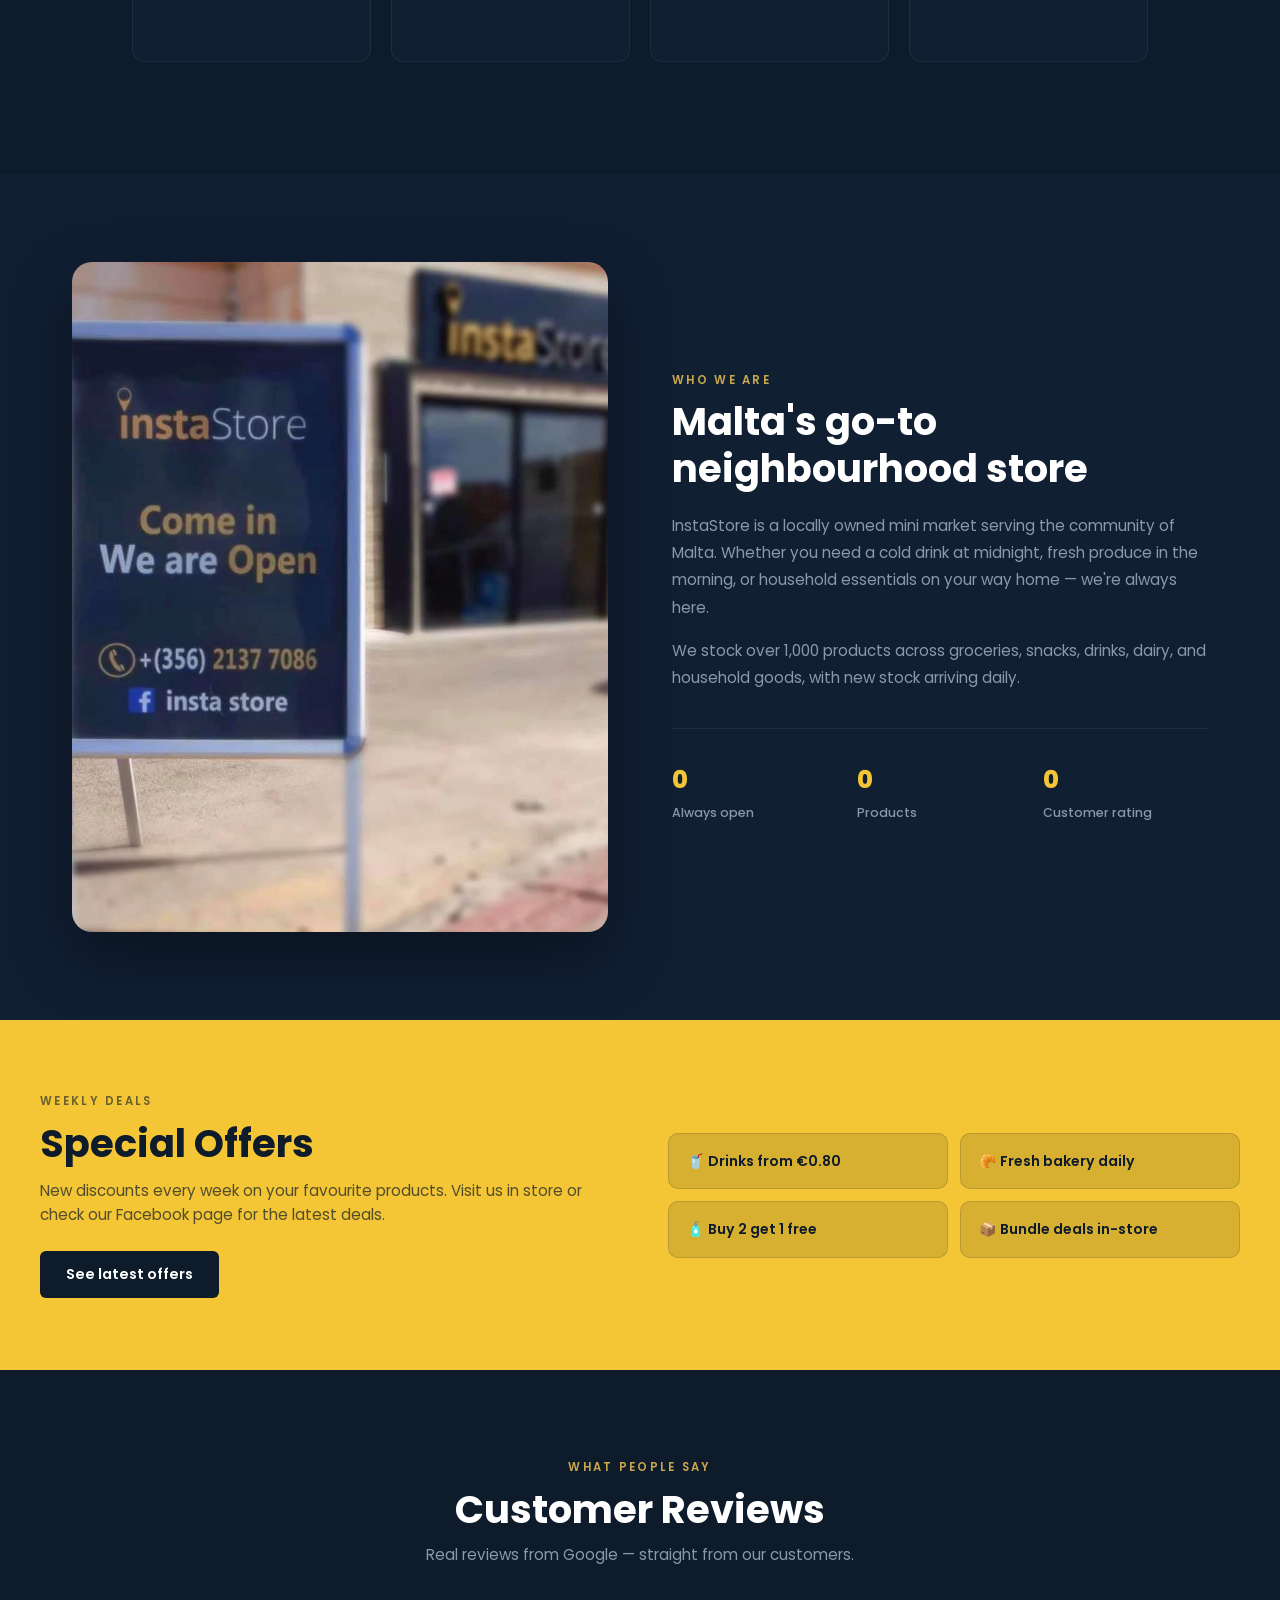
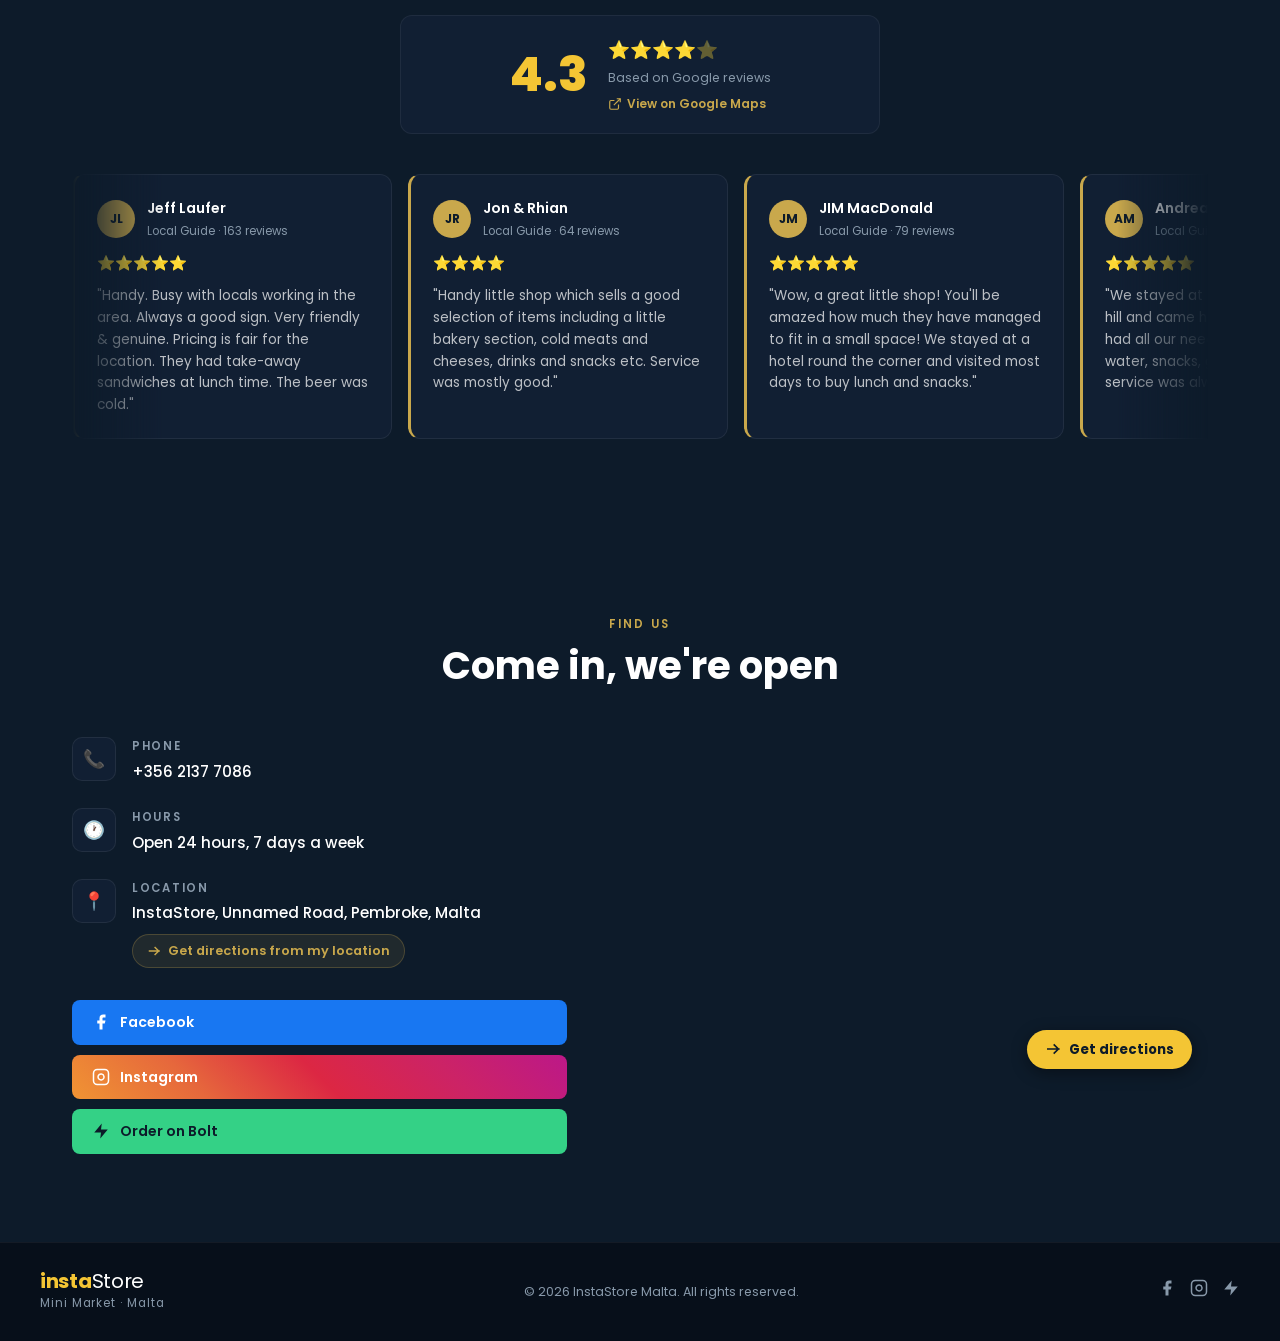
==== commit 563a68dd: "Update preload statement from 'auto' to 'metadata'" ====
--- a/website.html
+++ b/website.html
@@ -85,7 +85,7 @@
           muted
           loop
           playsinline
-          preload="auto">
+          preload="metadata">
         </video>
         <!-- Custom controls -->
         <div class="video-controls">
@@ -710,4 +710,4 @@
   <script src="https://cdnjs.cloudflare.com/ajax/libs/gsap/3.12.5/ScrollToPlugin.min.js"></script>
   <script src="script.js"></script>
 </body>
-</html>+</html>
